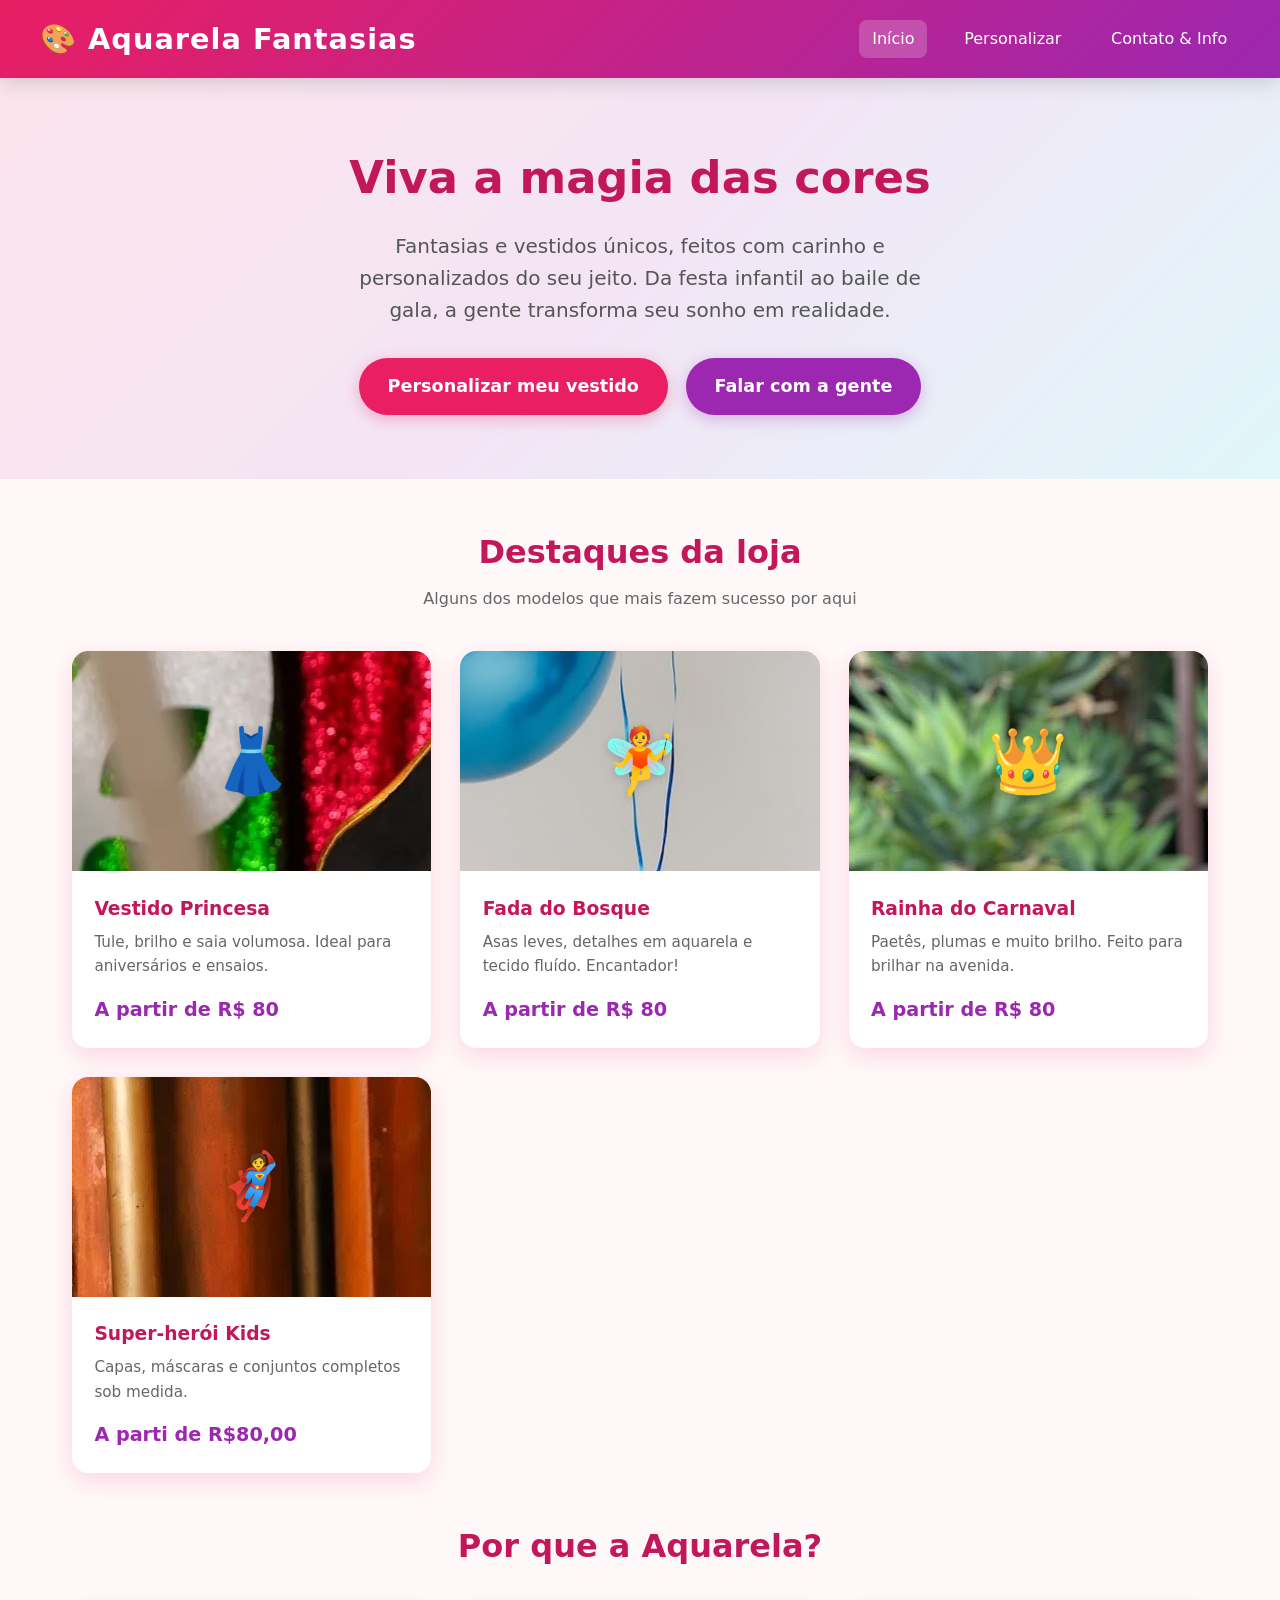
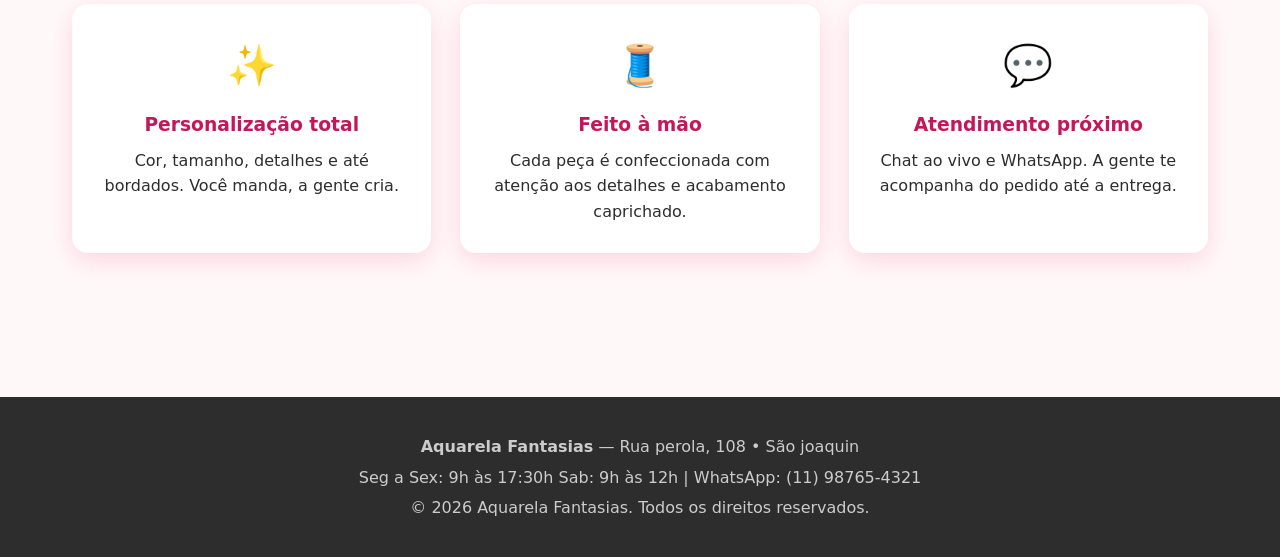
==== index.html @ 5b1ab01c "Add files via upload" ====
<!DOCTYPE html>
<html lang="pt-BR">
<head>
  <meta charset="UTF-8">
  <meta name="viewport" content="width=device-width, initial-scale=1.0">
  <title>Aquarela Fantasias | Loja de Fantasias e Vestidos</title>
  <link rel="stylesheet" href="style.css">
</head>
<body>
  <header>
    <div class="header-content">
      <a href="index.html" class="logo">🎨 Aquarela Fantasias</a>
      <nav>
        <a href="index.html" class="active">Início</a>
        <a href="personalizar.html">Personalizar</a>
        <a href="contato.html">Contato & Info</a>
      </nav>
    </div>
  </header>

  <section class="hero">
    <h1>Viva a magia das cores</h1>
    <p>Fantasias e vestidos únicos, feitos com carinho e personalizados do seu jeito. Da festa infantil ao baile de gala, a gente transforma seu sonho em realidade.</p>
    <a href="personalizar.html" class="btn">Personalizar meu vestido</a>
    <a href="contato.html" class="btn btn-secondary" style="margin-left: 0.8rem;">Falar com a gente</a>
  </section>

  <section class="container">
    <h2 class="section-title">Destaques da loja</h2>
    <p class="section-subtitle">Alguns dos modelos que mais fazem sucesso por aqui</p>

    <div class="cards">
      <div class="card">
        <div class="card-img">👗</div>
        <div class="card-body">
          <h3>Vestido Princesa</h3>
          <p>Tule, brilho e saia volumosa. Ideal para aniversários e ensaios.</p>
          <div class="price">A partir de R$ 80</div>
        </div>
      </div>
      <div class="card">
        <div class="card-img2">🧚</div>
        <div class="card-body">
          <h3>Fada do Bosque</h3>
          <p>Asas leves, detalhes em aquarela e tecido fluído. Encantador!</p>
          <div class="price">A partir de R$ 80</div>
        </div>
      </div>
      <div class="card">
        <div class="card-img3">👑</div>
        <div class="card-body">
          <h3>Rainha do Carnaval</h3>
          <p>Paetês, plumas e muito brilho. Feito para brilhar na avenida.</p>
          <div class="price">A partir de R$ 80</div>
        </div>
      </div>
      <div class="card">
        <div class="card-img4">🦸</div>
        <div class="card-body">
          <h3>Super-herói Kids</h3>
          <p>Capas, máscaras e conjuntos completos sob medida.</p>
          <div class="price">A parti de R$80,00</div>
        </div>
      </div>
    </div>
  </section>

  <section class="container" style="padding-top: 0;">
    <h2 class="section-title">Por que a Aquarela?</h2>
    <div class="info-grid" style="margin-top: 2rem;">
      <div class="info-card">
        <div class="icon">✨</div>
        <h3>Personalização total</h3>
        <p>Cor, tamanho, detalhes e até bordados. Você manda, a gente cria.</p>
      </div>
      <div class="info-card">
        <div class="icon">🧵</div>
        <h3>Feito à mão</h3>
        <p>Cada peça é confeccionada com atenção aos detalhes e acabamento caprichado.</p>
      </div>
      <div class="info-card">
        <div class="icon">💬</div>
        <h3>Atendimento próximo</h3>
        <p>Chat ao vivo e WhatsApp. A gente te acompanha do pedido até a entrega.</p>
      </div>
    </div>
  </section>

      

  <footer>
    <p><strong>Aquarela Fantasias</strong> — Rua perola, 108 • São joaquin</p>
    <p>Seg a Sex: 9h às 17:30h
      Sab: 9h às 12h | WhatsApp: (11) 98765-4321</p>
    <p>© 2026 Aquarela Fantasias. Todos os direitos reservados.</p>
  </footer>

</body>
</html>
---- style.css ----
:root {
  --primary: #e91e63;
  --primary-dark: #c2185b;
  --secondary: #9c27b0;
  --accent: #00bcd4;
  --bg: #fff8f9;
  --text: #2d2d2d;
  --card-bg: #ffffff;
  --shadow: 0 8px 24px rgba(233, 30, 99, 0.15);
  --radius: 16px;
  --font: 'Segoe UI', system-ui, -apple-system, sans-serif;
}

* {
  margin: 0;
  padding: 0;
  box-sizing: border-box;
}

body {
  font-family: var(--font);
  background: var(--bg);
  color: var(--text);
  line-height: 1.6;
  min-height: 100vh;
}

header {
  background: linear-gradient(135deg, var(--primary), var(--secondary));
  color: white;
  padding: 1rem 2rem;
  position: sticky;
  top: 0;
  z-index: 100;
  box-shadow: 0 4px 20px rgba(0,0,0,0.15);
}

.header-content {
  max-width: 1200px;
  margin: 0 auto;
  display: flex;
  justify-content: space-between;
  align-items: center;
  flex-wrap: wrap;
  gap: 1rem;
}

.logo {
  font-size: 1.8rem;
  font-weight: 700;
  letter-spacing: 1px;
  text-decoration: none;
  color: white;
  display: flex;
  align-items: center;
  gap: 0.5rem;
}

nav {
  display: flex;
  gap: 1.5rem;
  flex-wrap: wrap;
}

nav a {
  color: white;
  text-decoration: none;
  font-weight: 500;
  padding: 0.4rem 0.8rem;
  border-radius: 8px;
  transition: background 0.2s;
}

nav a:hover,
nav a.active {
  background: rgba(255,255,255,0.2);
}

.hero {
  background: linear-gradient(135deg, #fce4ec 0%, #f3e5f5 50%, #e0f7fa 100%);
  padding: 4rem 2rem;
  text-align: center;
}

.hero h1 {
  font-size: 2.8rem;
  color: var(--primary-dark);
  margin-bottom: 1rem;
}

.hero p {
  font-size: 1.25rem;
  max-width: 600px;
  margin: 0 auto 2rem;
  color: #555;
}

.btn {
  display: inline-block;
  padding: 0.9rem 1.8rem;
  background: var(--primary);
  color: white;
  border: none;
  border-radius: 50px;
  font-size: 1.1rem;
  font-weight: 600;
  cursor: pointer;
  text-decoration: none;
  transition: transform 0.2s, box-shadow 0.2s, background 0.2s;
  box-shadow: 0 4px 15px rgba(233, 30, 99, 0.3);
}

.btn:hover {
  background: var(--primary-dark);
  transform: translateY(-2px);
  box-shadow: 0 6px 20px rgba(233, 30, 99, 0.4);
}

.btn-secondary {
  background: var(--secondary);
  box-shadow: 0 4px 15px rgba(156, 39, 176, 0.3);
}

.btn-secondary:hover {
  background: #7b1fa2;
}

.container {
  max-width: 1200px;
  margin: 0 auto;
  padding: 3rem 2rem;
}

.section-title {
  text-align: center;
  font-size: 2rem;
  color: var(--primary-dark);
  margin-bottom: 0.5rem;
}

.section-subtitle {
  text-align: center;
  color: #666;
  margin-bottom: 2.5rem;
}

.cards {
  display: grid;
  grid-template-columns: repeat(auto-fill, minmax(280px, 1fr));
  gap: 1.8rem;
}

.card {
  background: var(--card-bg);
  border-radius: var(--radius);
  overflow: hidden;
  box-shadow: var(--shadow);
  transition: transform 0.25s, box-shadow 0.25s;
}

.card:hover {
  transform: translateY(-6px);
  box-shadow: 0 12px 30px rgba(233, 30, 99, 0.2);
}

.card-img {
  height: 220px;
  background-image: url("img1.jpg");
  display: flex;
  align-items: center;
  justify-content: center;
  font-size: 4rem;
  color: white;
  text-shadow: 0 2px 8px rgba(0,0,0,0.2);
}

.card-img2 {
  height: 220px;
  background-image: url("img2.jpg");
  display: flex;
  align-items: center;
  justify-content: center;
  font-size: 4rem;
  color: white;
  text-shadow: 0 2px 8px rgba(0,0,0,0.2);
}

.card-img3 {
  height: 220px;
  background-image: url("img3.jpg");
  display: flex;
  align-items: center;
  justify-content: center;
  font-size: 4rem;
  color: white;
  text-shadow: 0 2px 8px rgba(0,0,0,0.2);
}

.card-img4 {
  height: 220px;
  background-image: url("img4.jpg");
  display: flex;
  align-items: center;
  justify-content: center;
  font-size: 4rem;
  color: white;
  text-shadow: 0 2px 8px rgba(0,0,0,0.2);
}






.card-body {
  padding: 1.4rem;
}

.card-body h3 {
  color: var(--primary-dark);
  margin-bottom: 0.4rem;
}

.card-body p {
  color: #666;
  font-size: 0.95rem;
  margin-bottom: 1rem;
}

.price {
  font-weight: 700;
  color: var(--secondary);
  font-size: 1.2rem;
}

.customizer {
  display: grid;
  grid-template-columns: 1fr 1fr;
  gap: 2.5rem;
  align-items: start;
}

@media (max-width: 800px) {
  .customizer {
    grid-template-columns: 1fr;
  }
}

.preview-box {
  background: white;
  border-radius: var(--radius);
  padding: 2rem;
  box-shadow: var(--shadow);
  text-align: center;
  min-height: 420px;
  display: flex;
  flex-direction: column;
  align-items: center;
  justify-content: center;
}

.dress-preview {
  width: 200px;
  height: 320px;
  border-radius: 20px 20px 40px 40px;
  margin-bottom: 1.5rem;
  transition: background 0.4s, box-shadow 0.4s;
  position: relative;
  box-shadow: 0 10px 30px rgba(0,0,0,0.15);
}

.dress-preview::before {
  content: '';
  position: absolute;
  top: 0;
  left: 50%;
  transform: translateX(-50%);
  width: 60px;
  height: 30px;
  background: inherit;
  border-radius: 0 0 20px 20px;
  filter: brightness(0.9);
}

.preview-label {
  font-weight: 600;
  color: var(--primary-dark);
  margin-top: 0.5rem;
}

.options {
  background: white;
  border-radius: var(--radius);
  padding: 2rem;
  box-shadow: var(--shadow);
}

.options h3 {
  color: var(--primary-dark);
  margin-bottom: 1rem;
  font-size: 1.2rem;
}

.option-group {
  margin-bottom: 1.8rem;
}

.colors {
  display: flex;
  flex-wrap: wrap;
  gap: 0.7rem;
}

.color-btn {
  width: 42px;
  height: 42px;
  border-radius: 50%;
  border: 3px solid transparent;
  cursor: pointer;
  transition: transform 0.2s, border-color 0.2s;
}

.color-btn:hover,
.color-btn.active {
  transform: scale(1.15);
  border-color: #333;
}

.sizes {
  display: flex;
  gap: 0.6rem;
  flex-wrap: wrap;
}

.size-btn {
  padding: 0.5rem 1rem;
  border: 2px solid #ddd;
  background: white;
  border-radius: 8px;
  cursor: pointer;
  font-weight: 600;
  transition: all 0.2s;
}

.size-btn:hover,
.size-btn.active {
  border-color: var(--primary);
  background: #fce4ec;
  color: var(--primary-dark);
}

.styles {
  display: flex;
  flex-direction: column;
  gap: 0.6rem;
}

.style-btn {
  padding: 0.7rem 1rem;
  border: 2px solid #eee;
  background: #fafafa;
  border-radius: 10px;
  cursor: pointer;
  text-align: left;
  transition: all 0.2s;
}

.style-btn:hover,
.style-btn.active {
  border-color: var(--secondary);
  background: #f3e5f5;
}

textarea, input[type="text"], input[type="email"] {
  width: 100%;
  padding: 0.8rem;
  border: 2px solid #eee;
  border-radius: 10px;
  font-family: inherit;
  font-size: 1rem;
  margin-top: 0.4rem;
  transition: border-color 0.2s;
}

textarea:focus, input:focus {
  outline: none;
  border-color: var(--primary);
}

.info-grid {
  display: grid;
  grid-template-columns: repeat(auto-fit, minmax(260px, 1fr));
  gap: 1.8rem;
  margin-bottom: 3rem;
}

.info-card {
  background: white;
  padding: 1.8rem;
  border-radius: var(--radius);
  box-shadow: var(--shadow);
  text-align: center;
}

.info-card .icon {
  font-size: 2.5rem;
  margin-bottom: 0.8rem;
}

.info-card h3 {
  color: var(--primary-dark);
  margin-bottom: 0.5rem;
}

.chat-widget {
  position: fixed;
  bottom: 24px;
  right: 24px;
  z-index: 1000;
}

.chat-toggle {
  width: 60px;
  height: 60px;
  border-radius: 50%;
  background: linear-gradient(135deg, var(--primary), var(--secondary));
  color: white;
  border: none;
  font-size: 1.6rem;
  cursor: pointer;
  box-shadow: 0 6px 20px rgba(233, 30, 99, 0.4);
  transition: transform 0.2s;
}

.chat-toggle:hover {
  transform: scale(1.08);
}

.chat-box {
  display: none;
  width: 340px;
  height: 460px;
  background: white;
  border-radius: 16px;
  box-shadow: 0 12px 40px rgba(0,0,0,0.2);
  flex-direction: column;
  overflow: hidden;
  margin-bottom: 12px;
}

.chat-box.open {
  display: flex;
}

.chat-header {
  background: linear-gradient(135deg, var(--primary), var(--secondary));
  color: white;
  padding: 1rem;
  font-weight: 600;
  display: flex;
  justify-content: space-between;
  align-items: center;
}

.chat-header button {
  background: none;
  border: none;
  color: white;
  font-size: 1.3rem;
  cursor: pointer;
}

.chat-messages {
  flex: 1;
  padding: 1rem;
  overflow-y: auto;
  display: flex;
  flex-direction: column;
  gap: 0.8rem;
  background: #f9f9f9;
}

.message {
  max-width: 80%;
  padding: 0.7rem 1rem;
  border-radius: 14px;
  font-size: 0.95rem;
  line-height: 1.4;
}

.message.bot {
  background: #fce4ec;
  align-self: flex-start;
  border-bottom-left-radius: 4px;
}

.message.user {
  background: var(--primary);
  color: white;
  align-self: flex-end;
  border-bottom-right-radius: 4px;
}

.chat-input-area {
  display: flex;
  padding: 0.8rem;
  border-top: 1px solid #eee;
  gap: 0.5rem;
}

.chat-input-area input {
  flex: 1;
  border: 2px solid #eee;
  border-radius: 20px;
  padding: 0.6rem 1rem;
  font-size: 0.95rem;
}

.chat-input-area button {
  background: var(--primary);
  color: white;
  border: none;
  border-radius: 50%;
  width: 40px;
  height: 40px;
  cursor: pointer;
  font-size: 1.1rem;
}

footer {
  background: #2d2d2d;
  color: #ccc;
  text-align: center;
  padding: 2rem;
  margin-top: 3rem;
}

footer a {
  color: #f8bbd9;
  text-decoration: none;
}

footer p {
  margin: 0.3rem 0;
}

@media (max-width: 600px) {
  .hero h1 {
    font-size: 2rem;
  }
  .chat-box {
    width: calc(100vw - 40px);
    right: 0;
  }
  nav {
    gap: 0.8rem;
  }
}
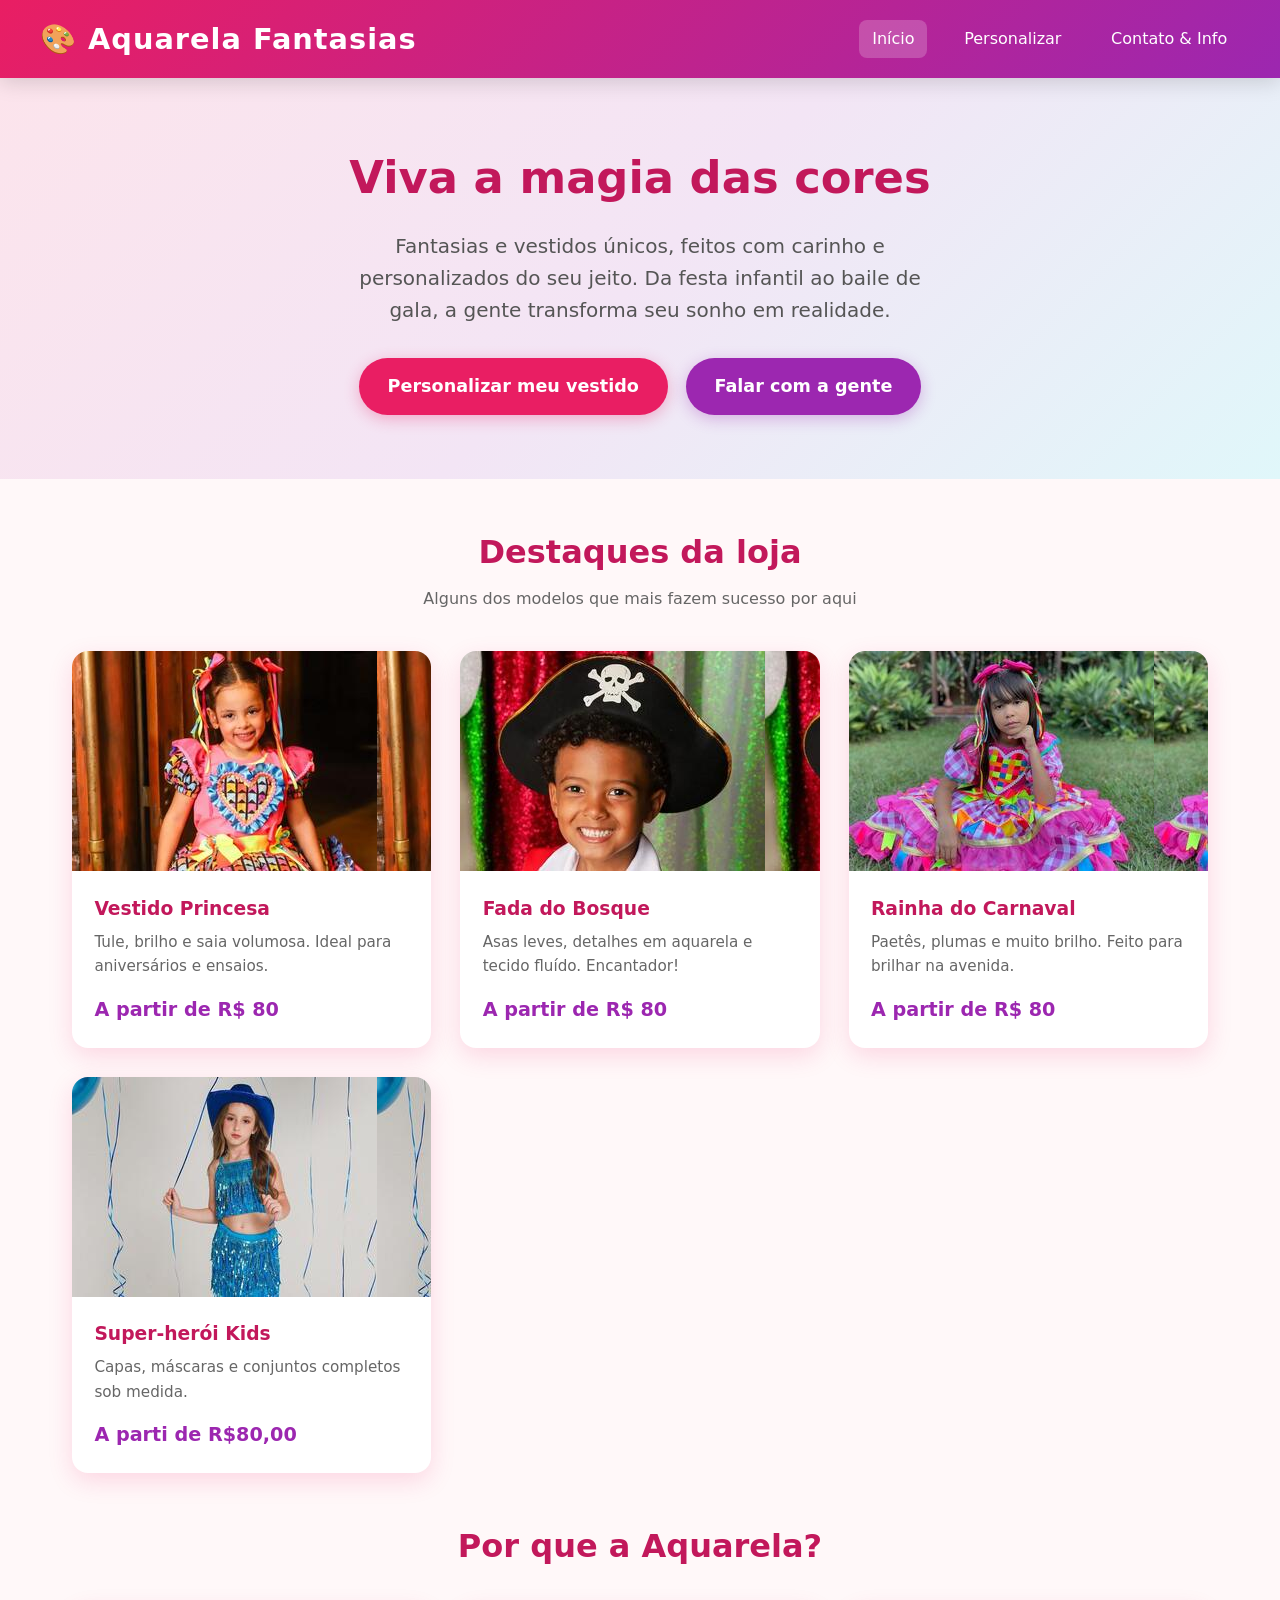
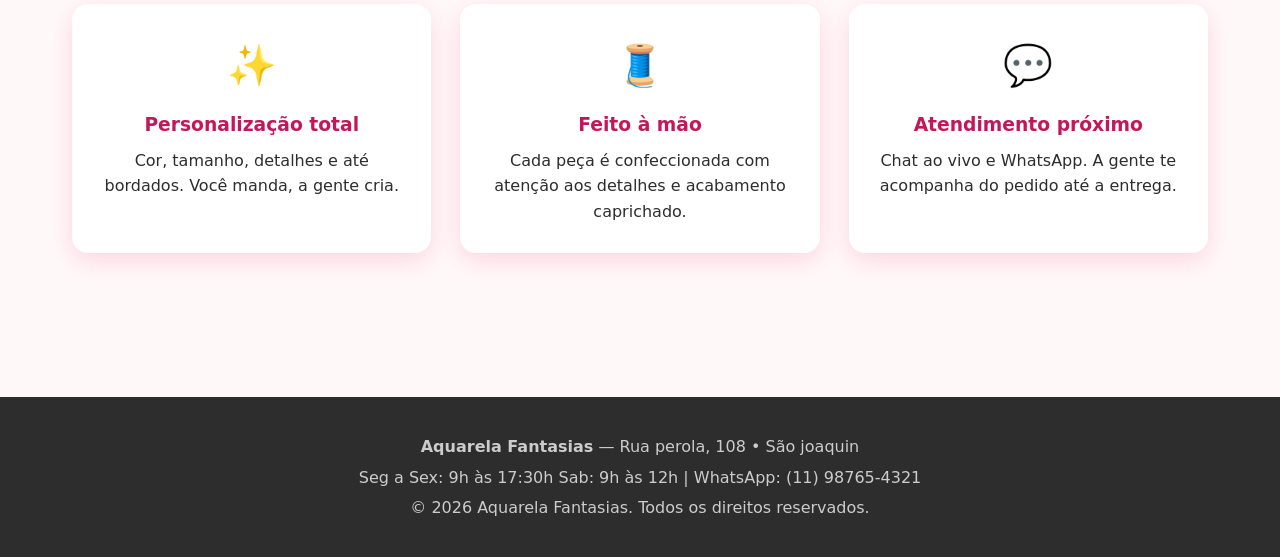
==== commit 24291ab0: "Remove emoji placeholders from card images Removed emoji placeholders from card images in index.html" ====
--- a/index.html
+++ b/index.html
@@ -31,7 +31,7 @@
 
     <div class="cards">
       <div class="card">
-        <div class="card-img">👗</div>
+        <div class="card-img"></div>
         <div class="card-body">
           <h3>Vestido Princesa</h3>
           <p>Tule, brilho e saia volumosa. Ideal para aniversários e ensaios.</p>
@@ -39,7 +39,7 @@
         </div>
       </div>
       <div class="card">
-        <div class="card-img2">🧚</div>
+        <div class="card-img2"></div>
         <div class="card-body">
           <h3>Fada do Bosque</h3>
           <p>Asas leves, detalhes em aquarela e tecido fluído. Encantador!</p>
@@ -47,7 +47,7 @@
         </div>
       </div>
       <div class="card">
-        <div class="card-img3">👑</div>
+        <div class="card-img3"></div>
         <div class="card-body">
           <h3>Rainha do Carnaval</h3>
           <p>Paetês, plumas e muito brilho. Feito para brilhar na avenida.</p>
@@ -55,7 +55,7 @@
         </div>
       </div>
       <div class="card">
-        <div class="card-img4">🦸</div>
+        <div class="card-img4"></div>
         <div class="card-body">
           <h3>Super-herói Kids</h3>
           <p>Capas, máscaras e conjuntos completos sob medida.</p>
@@ -96,4 +96,4 @@
   </footer>
 
 </body>
-</html>+</html>
